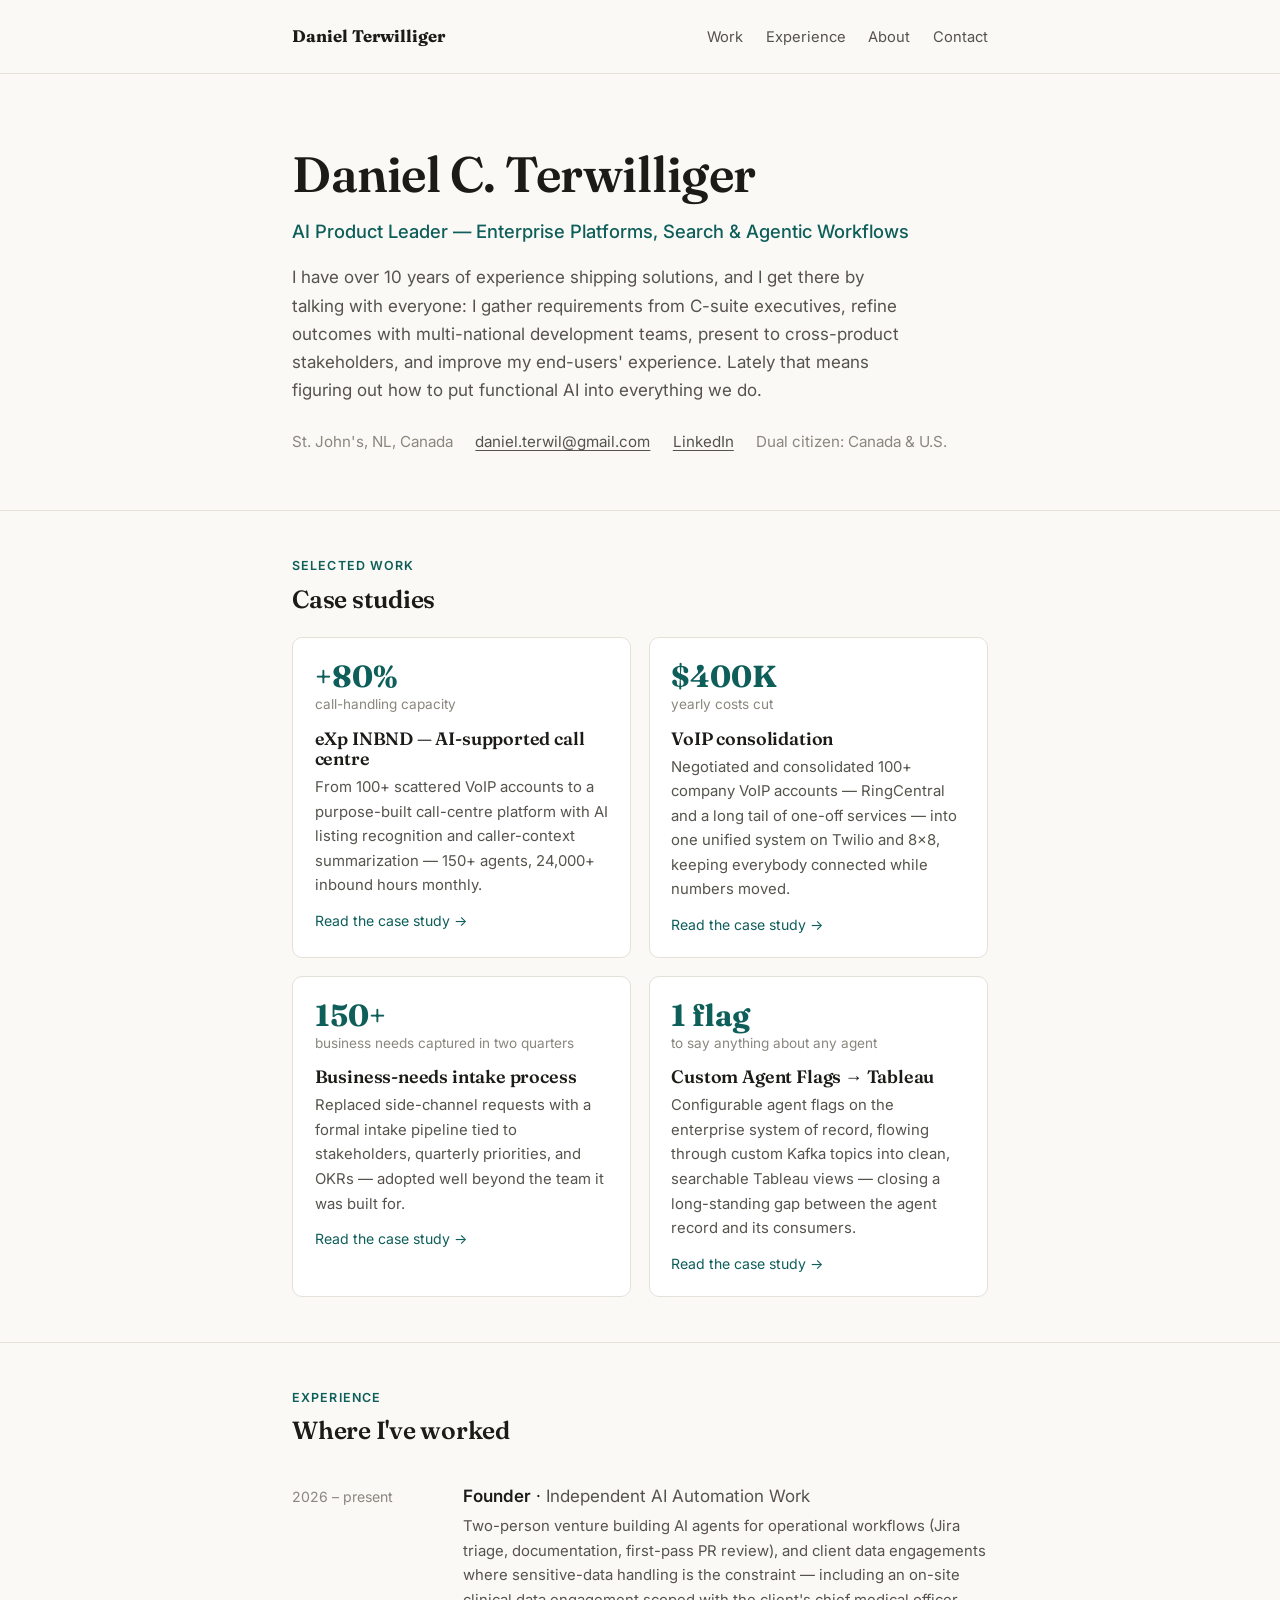
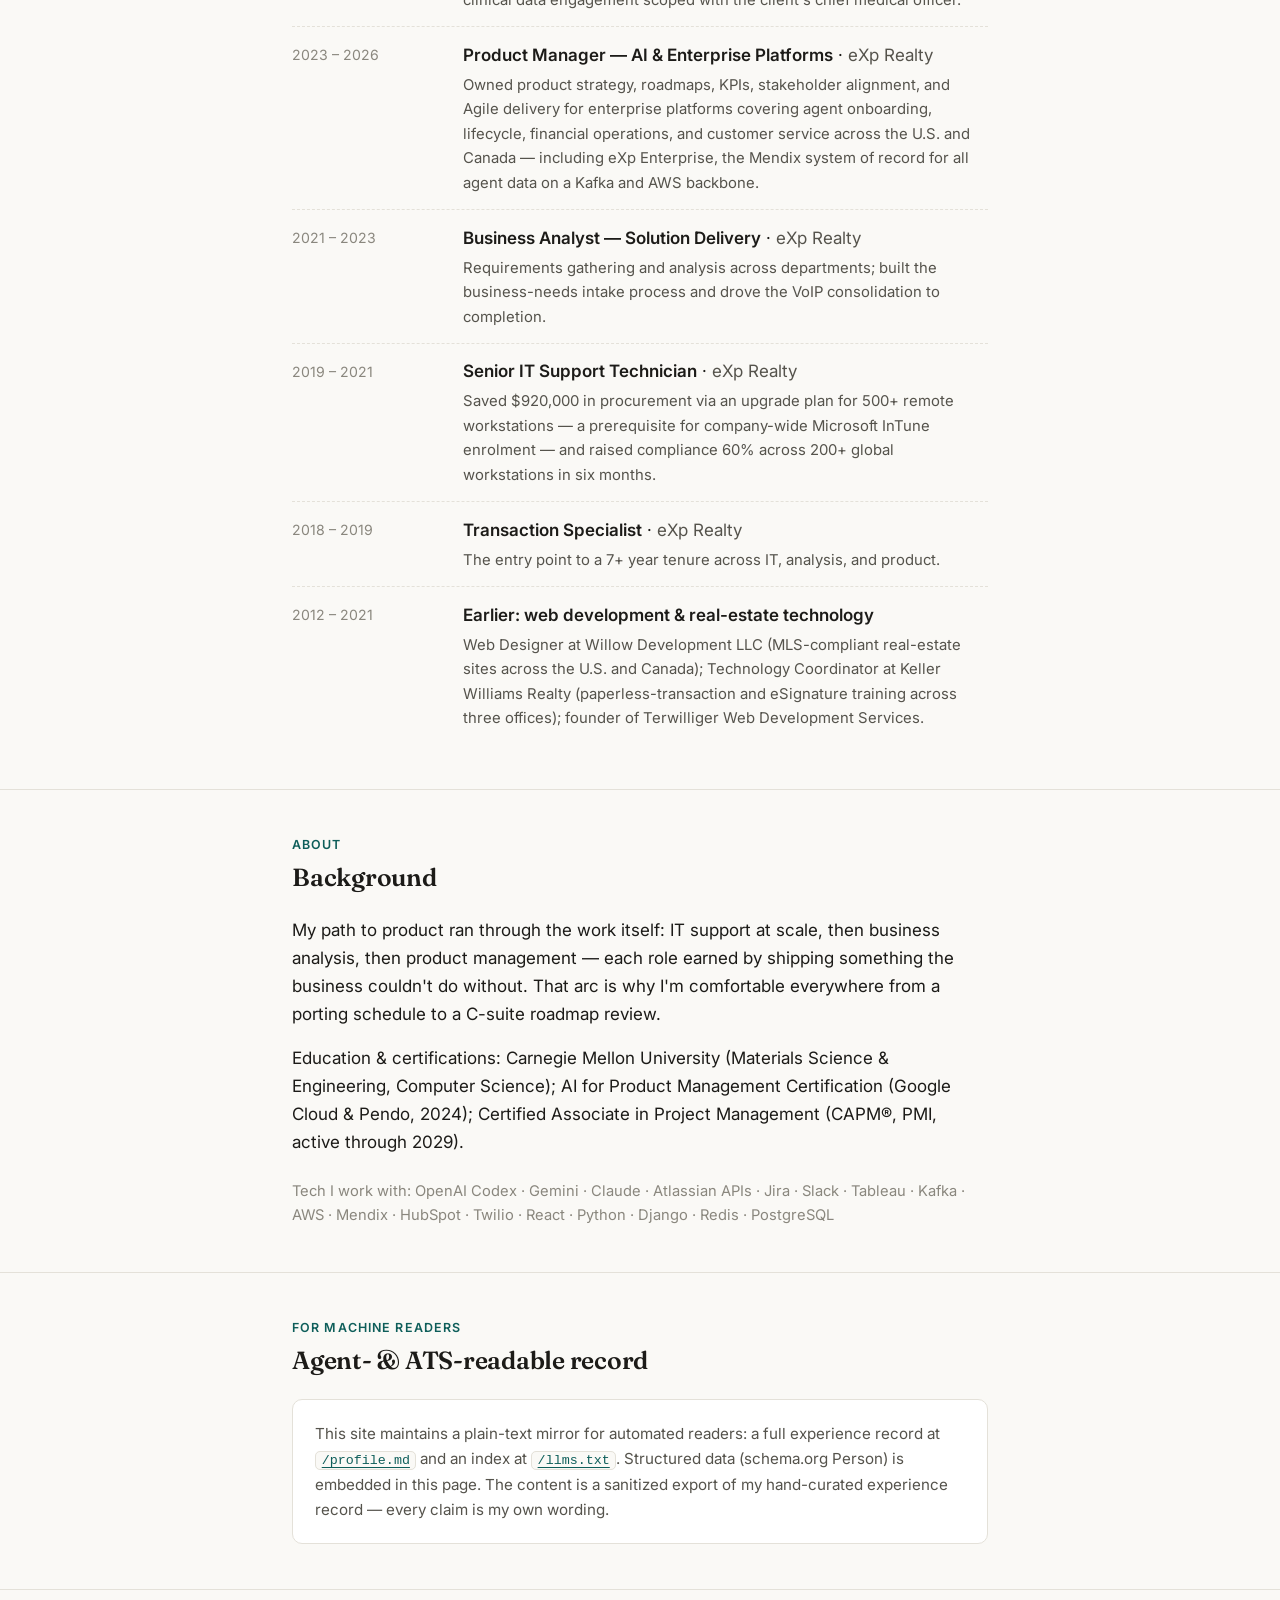
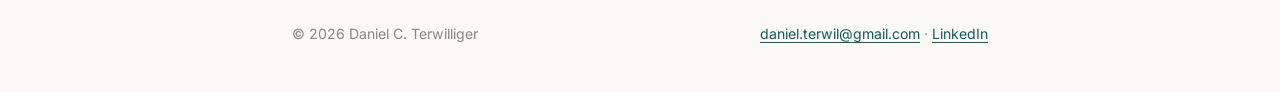
==== index.html @ 5ea1c5af "Initial site: landing page, four case studies, agent-readable layer (profile.md, llms.txt) Co-Author" ====
<!DOCTYPE html>
<html lang="en">
<head>
<meta charset="utf-8">
<meta name="viewport" content="width=device-width, initial-scale=1">
<title>Daniel Terwilliger — AI Product Leader</title>
<meta name="description" content="Daniel Terwilliger is a product manager for AI and enterprise platforms — 10+ years shipping solutions across product, business analysis, and IT.">
<link rel="canonical" href="https://danielterwilliger.com/">
<link rel="preconnect" href="https://fonts.googleapis.com">
<link rel="preconnect" href="https://fonts.gstatic.com" crossorigin>
<link href="https://fonts.googleapis.com/css2?family=Fraunces:opsz,wght@9..144,600;9..144,700&family=Inter:wght@400;500;600&display=swap" rel="stylesheet">
<link rel="stylesheet" href="styles.css">
<script type="application/ld+json">
{
  "@context": "https://schema.org",
  "@type": "Person",
  "name": "Daniel C. Terwilliger",
  "jobTitle": "Product Manager — AI & Enterprise Platforms",
  "email": "mailto:daniel.terwil@gmail.com",
  "url": "https://danielterwilliger.com/",
  "sameAs": ["https://www.linkedin.com/in/danielterwil"],
  "address": { "@type": "PostalAddress", "addressLocality": "St. John's", "addressRegion": "NL", "addressCountry": "CA" },
  "nationality": ["Canada", "United States"],
  "alumniOf": [
    { "@type": "CollegeOrUniversity", "name": "Carnegie Mellon University" },
    { "@type": "CollegeOrUniversity", "name": "Piedmont Virginia Community College" }
  ]
}
</script>
</head>
<body>

<header class="site-head">
  <div class="wrap">
    <a class="wordmark" href="/">Daniel&nbsp;Terwilliger</a>
    <nav class="site-nav">
      <a href="#work">Work</a>
      <a href="#experience">Experience</a>
      <a href="#about">About</a>
      <a href="mailto:daniel.terwil@gmail.com">Contact</a>
    </nav>
  </div>
</header>

<main>

<div class="hero">
  <div class="wrap">
    <h1>Daniel C. Terwilliger</h1>
    <p class="role">AI Product Leader — Enterprise Platforms, Search &amp; Agentic Workflows</p>
    <p class="lede">I have over 10 years of experience shipping solutions, and I get there by talking with everyone: I gather requirements from C-suite executives, refine outcomes with multi-national development teams, present to cross-product stakeholders, and improve my end-users' experience. Lately that means figuring out how to put functional AI into everything we do.</p>
    <div class="meta">
      <span>St. John's, NL, Canada</span>
      <a href="mailto:daniel.terwil@gmail.com">daniel.terwil@gmail.com</a>
      <a href="https://www.linkedin.com/in/danielterwil">LinkedIn</a>
      <span>Dual citizen: Canada &amp; U.S.</span>
    </div>
  </div>
</div>

<section id="work">
  <div class="wrap">
    <span class="kicker">Selected work</span>
    <h2>Case studies</h2>
    <div class="work-grid">

      <a class="card" href="work/inbnd.html">
        <div class="metric">+80%</div>
        <div class="metric-label">call-handling capacity</div>
        <h3>eXp INBND — AI-supported call centre</h3>
        <p>From 100+ scattered VoIP accounts to a purpose-built call-centre platform with AI listing recognition and caller-context summarization — 150+ agents, 24,000+ inbound hours monthly.</p>
        <span class="more">Read the case study →</span>
      </a>

      <a class="card" href="work/voip-consolidation.html">
        <div class="metric">$400K</div>
        <div class="metric-label">yearly costs cut</div>
        <h3>VoIP consolidation</h3>
        <p>Negotiated and consolidated 100+ company VoIP accounts — RingCentral and a long tail of one-off services — into one unified system on Twilio and 8x8, keeping everybody connected while numbers moved.</p>
        <span class="more">Read the case study →</span>
      </a>

      <a class="card" href="work/business-intake.html">
        <div class="metric">150+</div>
        <div class="metric-label">business needs captured in two quarters</div>
        <h3>Business-needs intake process</h3>
        <p>Replaced side-channel requests with a formal intake pipeline tied to stakeholders, quarterly priorities, and OKRs — adopted well beyond the team it was built for.</p>
        <span class="more">Read the case study →</span>
      </a>

      <a class="card" href="work/custom-agent-flags.html">
        <div class="metric">1 flag</div>
        <div class="metric-label">to say anything about any agent</div>
        <h3>Custom Agent Flags → Tableau</h3>
        <p>Configurable agent flags on the enterprise system of record, flowing through custom Kafka topics into clean, searchable Tableau views — closing a long-standing gap between the agent record and its consumers.</p>
        <span class="more">Read the case study →</span>
      </a>

    </div>
  </div>
</section>

<section id="experience">
  <div class="wrap">
    <span class="kicker">Experience</span>
    <h2>Where I've worked</h2>
    <ul class="xp">
      <li>
        <div class="when">2026 – present</div>
        <div class="what">
          <strong>Founder</strong> · <span class="org">Independent AI Automation Work</span>
          <p>Two-person venture building AI agents for operational workflows (Jira triage, documentation, first-pass PR review), and client data engagements where sensitive-data handling is the constraint — including an on-site clinical data engagement scoped with the client's chief medical officer.</p>
        </div>
      </li>
      <li>
        <div class="when">2023 – 2026</div>
        <div class="what">
          <strong>Product Manager — AI &amp; Enterprise Platforms</strong> · <span class="org">eXp Realty</span>
          <p>Owned product strategy, roadmaps, KPIs, stakeholder alignment, and Agile delivery for enterprise platforms covering agent onboarding, lifecycle, financial operations, and customer service across the U.S. and Canada — including eXp Enterprise, the Mendix system of record for all agent data on a Kafka and AWS backbone.</p>
        </div>
      </li>
      <li>
        <div class="when">2021 – 2023</div>
        <div class="what">
          <strong>Business Analyst — Solution Delivery</strong> · <span class="org">eXp Realty</span>
          <p>Requirements gathering and analysis across departments; built the business-needs intake process and drove the VoIP consolidation to completion.</p>
        </div>
      </li>
      <li>
        <div class="when">2019 – 2021</div>
        <div class="what">
          <strong>Senior IT Support Technician</strong> · <span class="org">eXp Realty</span>
          <p>Saved $920,000 in procurement via an upgrade plan for 500+ remote workstations — a prerequisite for company-wide Microsoft InTune enrolment — and raised compliance 60% across 200+ global workstations in six months.</p>
        </div>
      </li>
      <li>
        <div class="when">2018 – 2019</div>
        <div class="what">
          <strong>Transaction Specialist</strong> · <span class="org">eXp Realty</span>
          <p>The entry point to a 7+ year tenure across IT, analysis, and product.</p>
        </div>
      </li>
      <li>
        <div class="when">2012 – 2021</div>
        <div class="what">
          <strong>Earlier: web development &amp; real-estate technology</strong>
          <p>Web Designer at Willow Development LLC (MLS-compliant real-estate sites across the U.S. and Canada); Technology Coordinator at Keller Williams Realty (paperless-transaction and eSignature training across three offices); founder of Terwilliger Web Development Services.</p>
        </div>
      </li>
    </ul>
  </div>
</section>

<section id="about">
  <div class="wrap about">
    <span class="kicker">About</span>
    <h2>Background</h2>
    <p>My path to product ran through the work itself: IT support at scale, then business analysis, then product management — each role earned by shipping something the business couldn't do without. That arc is why I'm comfortable everywhere from a porting schedule to a C-suite roadmap review.</p>
    <p>Education &amp; certifications: Carnegie Mellon University (Materials Science &amp; Engineering, Computer Science); AI for Product Management Certification (Google Cloud &amp; Pendo, 2024); Certified Associate in Project Management (CAPM®, PMI, active through 2029).</p>
    <p class="stack">Tech I work with: OpenAI Codex · Gemini · Claude · Atlassian APIs · Jira · Slack · Tableau · Kafka · AWS · Mendix · HubSpot · Twilio · React · Python · Django · Redis · PostgreSQL</p>
  </div>
</section>

<section id="machine">
  <div class="wrap">
    <span class="kicker">For machine readers</span>
    <h2>Agent- &amp; ATS-readable record</h2>
    <div class="machine">
      <p>This site maintains a plain-text mirror for automated readers: a full experience record at <a href="/profile.md"><code>/profile.md</code></a> and an index at <a href="/llms.txt"><code>/llms.txt</code></a>. Structured data (schema.org Person) is embedded in this page. The content is a sanitized export of my hand-curated experience record — every claim is my own wording.</p>
    </div>
  </div>
</section>

</main>

<footer class="site-foot">
  <div class="wrap">
    <span>© 2026 Daniel C. Terwilliger</span>
    <span><a href="mailto:daniel.terwil@gmail.com">daniel.terwil@gmail.com</a> · <a href="https://www.linkedin.com/in/danielterwil">LinkedIn</a></span>
  </div>
</footer>

</body>
</html>
---- styles.css ----
/* danielterwilliger.com — hand-rolled, no framework */

:root {
  --bg: #faf9f6;
  --bg-raise: #ffffff;
  --ink: #1c1b18;
  --ink-soft: #55534c;
  --ink-faint: #8a877e;
  --accent: #0e5e5a;
  --accent-ink: #0a4744;
  --hairline: #e4e1d9;
  --metric: #0e5e5a;
  --max: 46rem;
}

@media (prefers-color-scheme: dark) {
  :root {
    --bg: #141615;
    --bg-raise: #1b1e1d;
    --ink: #e9e7e0;
    --ink-soft: #b0ada3;
    --ink-faint: #7d7a71;
    --accent: #6fcdc8;
    --accent-ink: #8fdad6;
    --hairline: #2b2f2d;
    --metric: #6fcdc8;
  }
}

* { margin: 0; padding: 0; box-sizing: border-box; }

html { scroll-behavior: smooth; }

body {
  font-family: "Inter", -apple-system, "Segoe UI", Roboto, sans-serif;
  font-size: 1.0625rem;
  line-height: 1.65;
  color: var(--ink);
  background: var(--bg);
  -webkit-font-smoothing: antialiased;
}

h1, h2, h3 {
  font-family: "Fraunces", Georgia, serif;
  font-weight: 600;
  line-height: 1.15;
  letter-spacing: -0.01em;
}

a { color: var(--accent); text-underline-offset: 3px; }
a:hover { color: var(--accent-ink); }

.wrap { max-width: var(--max); margin: 0 auto; padding: 0 1.25rem; }

/* ---- header / nav ---- */
.site-head {
  padding: 1.4rem 0;
  border-bottom: 1px solid var(--hairline);
}
.site-head .wrap {
  display: flex; align-items: baseline; justify-content: space-between; gap: 1rem;
  flex-wrap: wrap;
}
.wordmark {
  font-family: "Fraunces", Georgia, serif;
  font-weight: 700; font-size: 1.05rem;
  color: var(--ink); text-decoration: none;
}
.site-nav a {
  color: var(--ink-soft); text-decoration: none;
  font-size: 0.92rem; margin-left: 1.1rem;
}
.site-nav a:hover { color: var(--accent); }

/* ---- hero ---- */
.hero { padding: 4.5rem 0 3.5rem; }
.hero h1 { font-size: clamp(2.2rem, 6vw, 3.1rem); margin-bottom: 0.75rem; }
.hero .role {
  font-size: 1.15rem; color: var(--accent);
  font-weight: 500; margin-bottom: 1.1rem;
}
.hero .lede { color: var(--ink-soft); max-width: 38rem; }
.hero .meta {
  margin-top: 1.6rem; display: flex; gap: 1.4rem; flex-wrap: wrap;
  font-size: 0.95rem; color: var(--ink-faint);
}
.hero .meta a { color: var(--ink-soft); }

/* ---- sections ---- */
section { padding: 2.8rem 0; border-top: 1px solid var(--hairline); }
section h2 {
  font-size: 1.55rem; margin-bottom: 1.5rem;
}
.kicker {
  display: block; font-family: "Inter", sans-serif; font-size: 0.78rem;
  font-weight: 600; letter-spacing: 0.09em; text-transform: uppercase;
  color: var(--accent); margin-bottom: 0.5rem;
}

/* ---- work cards ---- */
.work-grid { display: grid; grid-template-columns: 1fr 1fr; gap: 1.1rem; }
@media (max-width: 640px) { .work-grid { grid-template-columns: 1fr; } }

.card {
  display: block; text-decoration: none; color: var(--ink);
  background: var(--bg-raise); border: 1px solid var(--hairline);
  border-radius: 10px; padding: 1.35rem 1.35rem 1.2rem;
  transition: border-color 120ms ease, transform 120ms ease;
}
.card:hover { border-color: var(--accent); transform: translateY(-2px); color: var(--ink); }
.card .metric {
  font-family: "Fraunces", Georgia, serif; font-weight: 700;
  font-size: 1.9rem; color: var(--metric); line-height: 1.1;
}
.card .metric-label { font-size: 0.85rem; color: var(--ink-faint); margin-bottom: 0.8rem; }
.card h3 { font-size: 1.12rem; margin-bottom: 0.35rem; }
.card p { font-size: 0.93rem; color: var(--ink-soft); }
.card .more { display: inline-block; margin-top: 0.7rem; font-size: 0.88rem; color: var(--accent); }

/* ---- experience timeline ---- */
.xp { list-style: none; }
.xp li {
  display: grid; grid-template-columns: 9.5rem 1fr; gap: 1.2rem;
  padding: 0.85rem 0; border-bottom: 1px dashed var(--hairline);
}
.xp li:last-child { border-bottom: none; }
.xp .when { font-size: 0.88rem; color: var(--ink-faint); padding-top: 0.15rem; }
.xp .what strong { font-weight: 600; }
.xp .what .org { color: var(--ink-soft); }
.xp .what p { font-size: 0.93rem; color: var(--ink-soft); margin-top: 0.25rem; }
@media (max-width: 560px) {
  .xp li { grid-template-columns: 1fr; gap: 0.15rem; }
}

/* ---- about ---- */
.about p + p { margin-top: 1rem; }
.about .stack {
  margin-top: 1.4rem; font-size: 0.92rem; color: var(--ink-faint);
}

/* ---- machine-readable ---- */
.machine {
  background: var(--bg-raise); border: 1px solid var(--hairline);
  border-radius: 10px; padding: 1.3rem 1.4rem; font-size: 0.95rem;
  color: var(--ink-soft);
}
.machine code {
  font-family: ui-monospace, "Cascadia Code", Consolas, monospace;
  font-size: 0.88em; background: var(--bg); border: 1px solid var(--hairline);
  border-radius: 5px; padding: 0.1em 0.4em;
}

/* ---- footer ---- */
.site-foot {
  border-top: 1px solid var(--hairline); padding: 2rem 0 3rem;
  font-size: 0.88rem; color: var(--ink-faint);
}
.site-foot .wrap { display: flex; justify-content: space-between; gap: 1rem; flex-wrap: wrap; }

/* ---- case study pages ---- */
.case { padding: 3rem 0 1rem; }
.case .crumb { font-size: 0.9rem; margin-bottom: 1.6rem; display: inline-block; }
.case h1 { font-size: clamp(1.8rem, 5vw, 2.5rem); margin-bottom: 0.6rem; }
.case .era { color: var(--ink-faint); font-size: 0.95rem; margin-bottom: 2rem; }
.case .stats {
  display: flex; gap: 2.2rem; flex-wrap: wrap;
  padding: 1.4rem 0; margin: 0 0 1.6rem; border-top: 1px solid var(--hairline);
  border-bottom: 1px solid var(--hairline);
}
.case .stats div .n {
  font-family: "Fraunces", Georgia, serif; font-weight: 700;
  font-size: 1.75rem; color: var(--metric);
}
.case .stats div .l { font-size: 0.85rem; color: var(--ink-faint); }
.case h2 { font-size: 1.25rem; margin: 2.1rem 0 0.7rem; }
.case p + p { margin-top: 0.9rem; }
.case ul { margin: 0.6rem 0 0 1.2rem; }
.case ul li { margin-bottom: 0.45rem; }
.case .stack-line { margin-top: 2.2rem; font-size: 0.92rem; color: var(--ink-faint); }
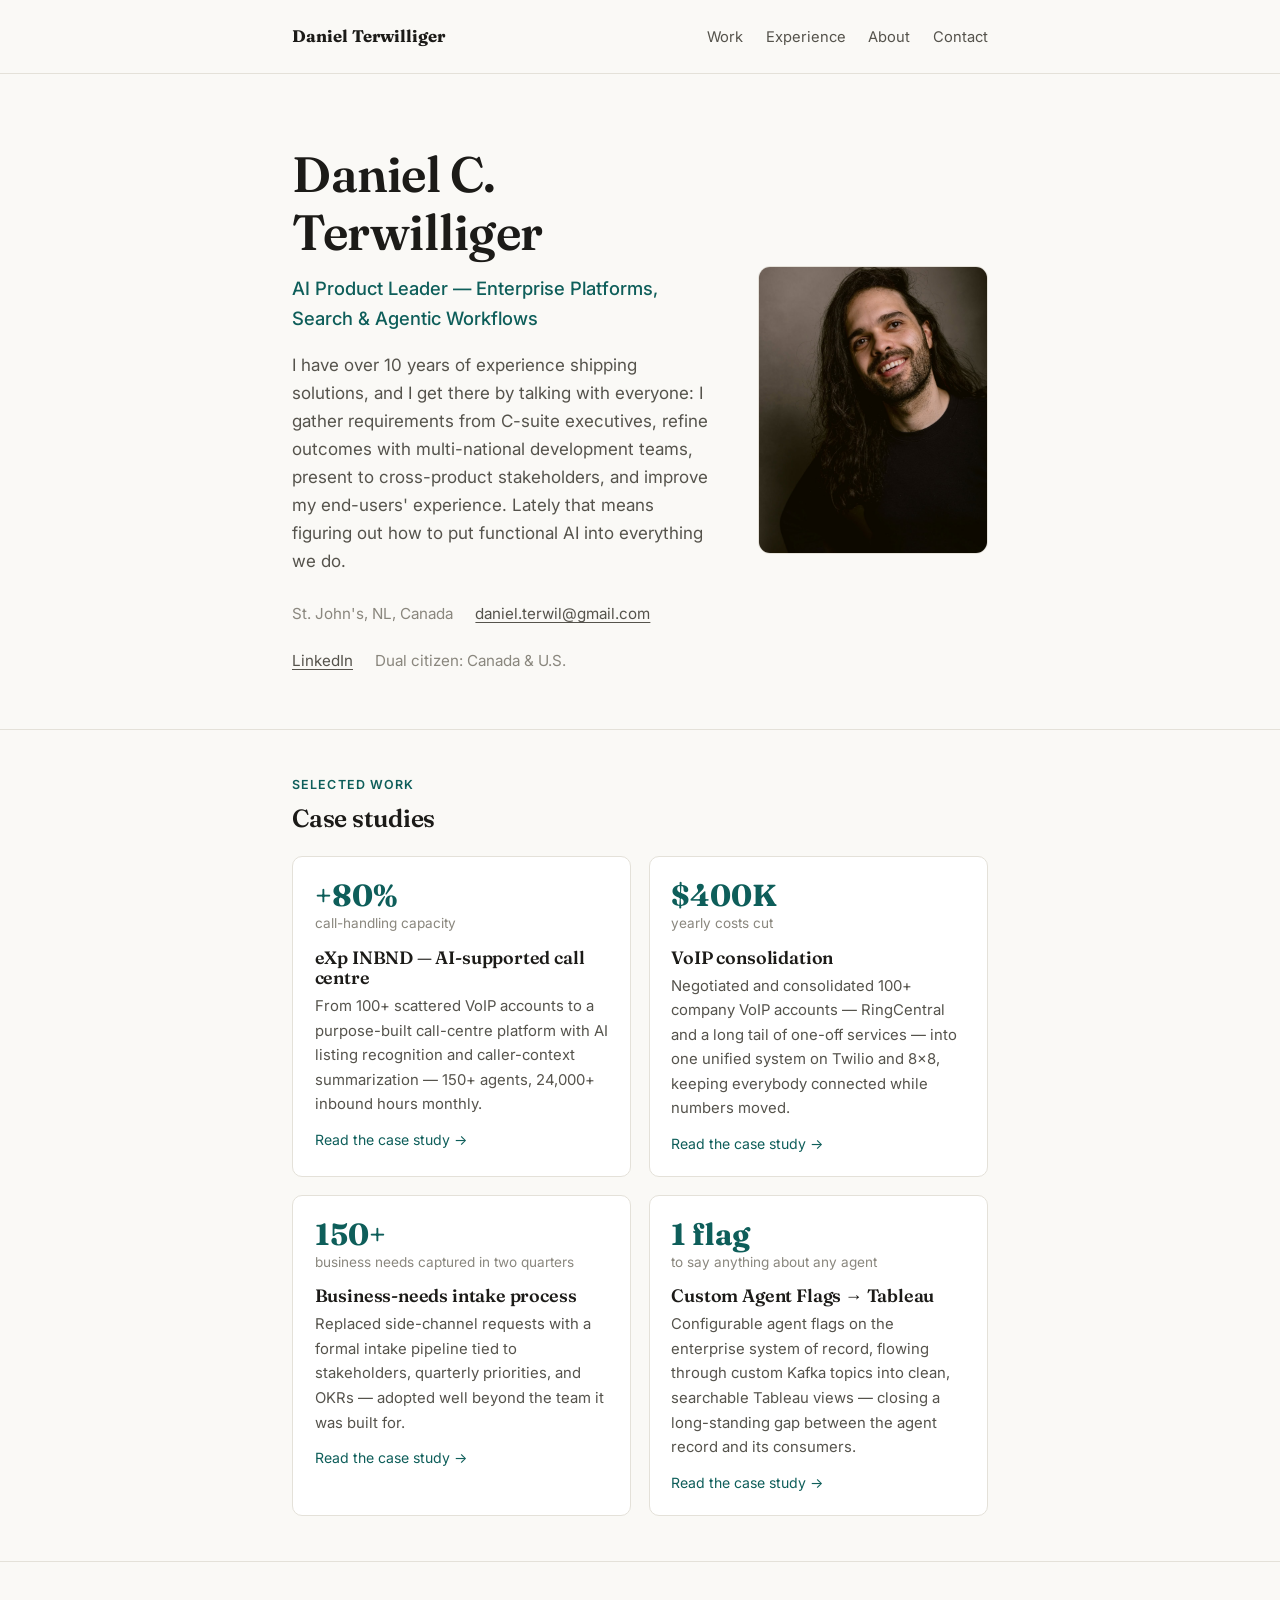
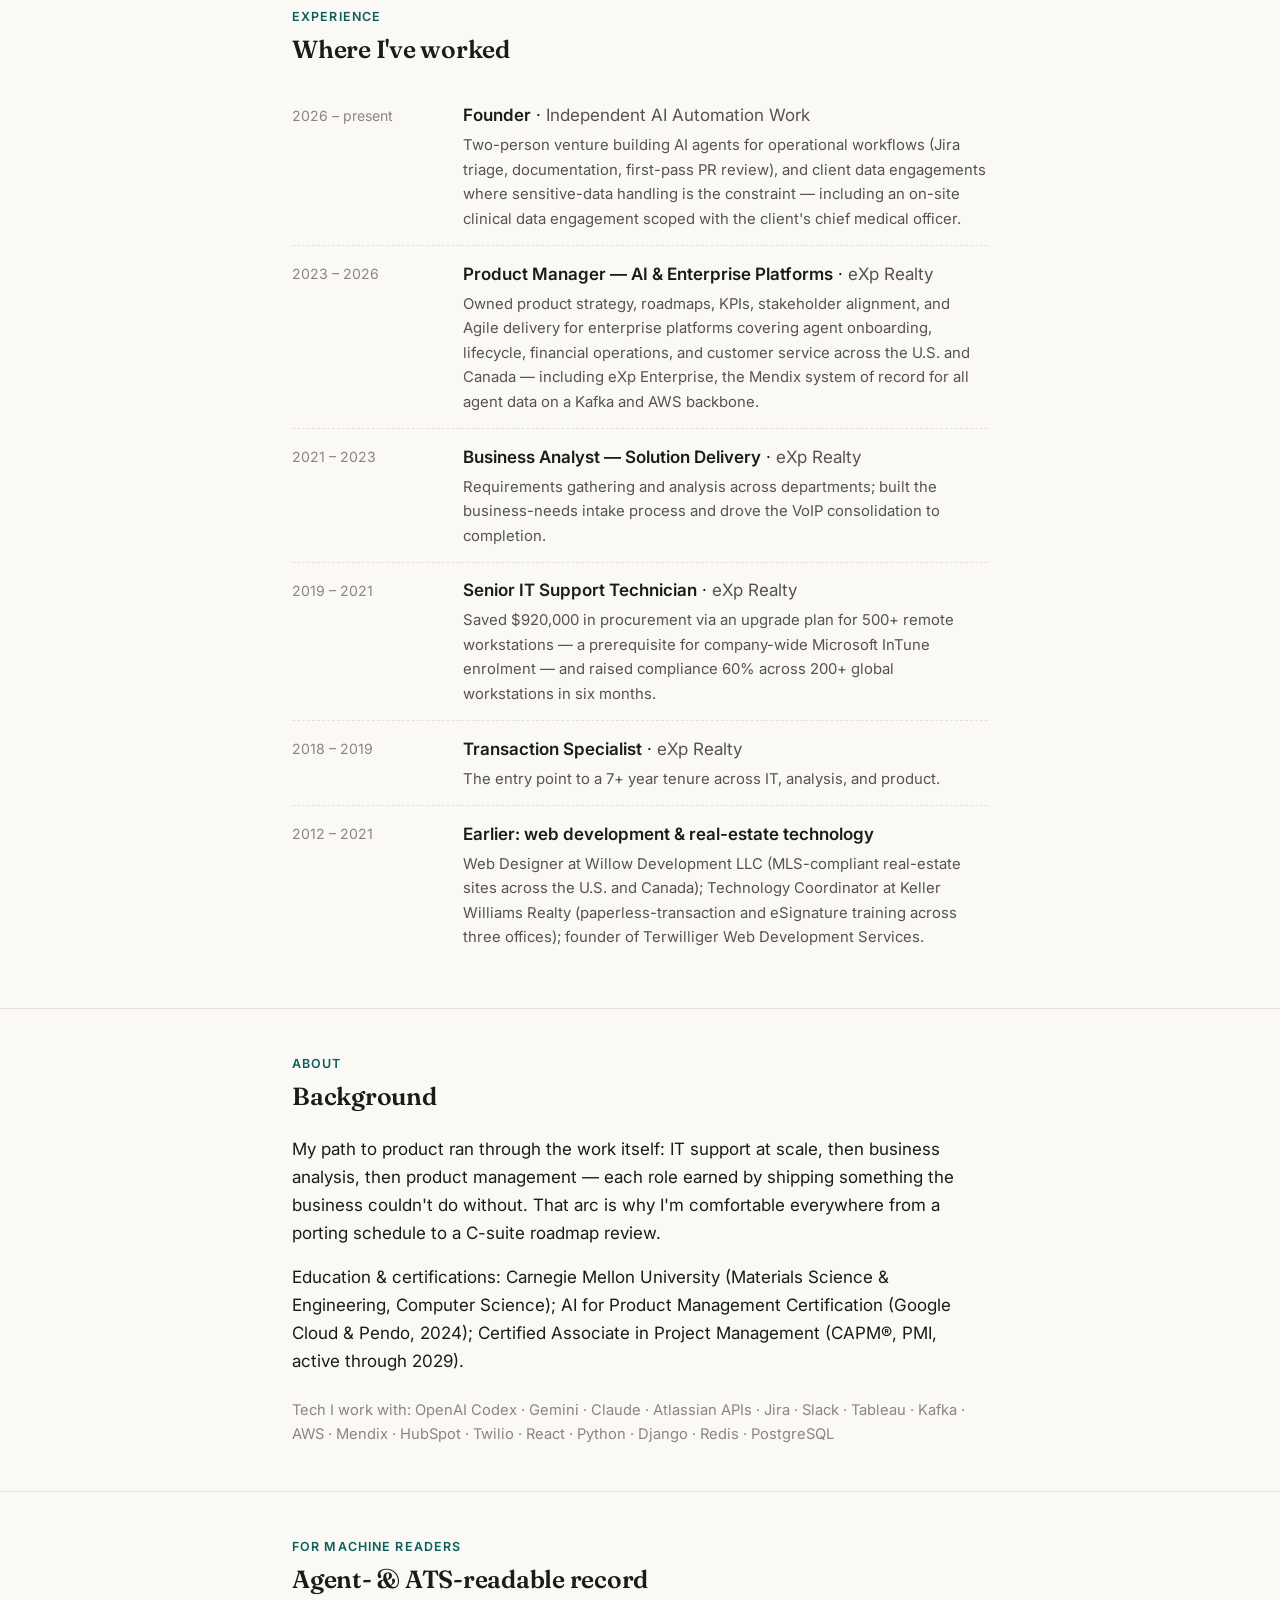
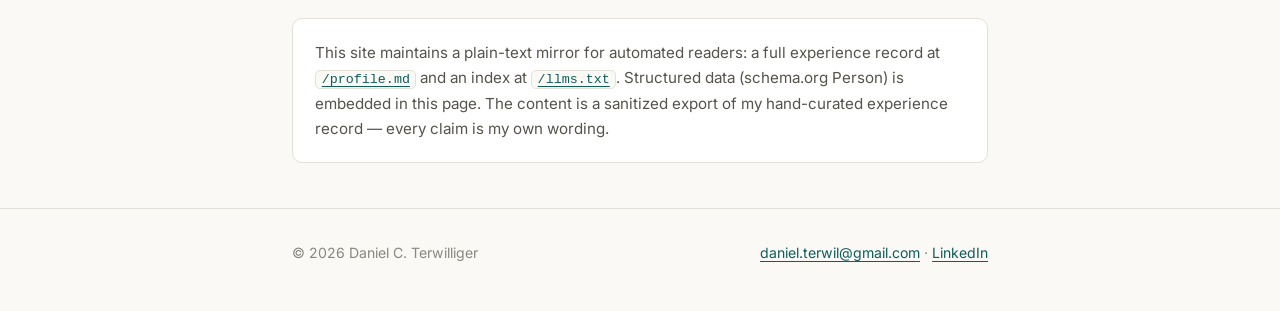
==== commit 64d44da6: "Add headshot to hero Co-Authored-By: Claude Fable 5 <noreply@anthropic.com> Claude-Session: https://" ====
--- a/index.html
+++ b/index.html
@@ -45,7 +45,8 @@
 <main>
 
 <div class="hero">
-  <div class="wrap">
+  <div class="wrap hero-flex">
+    <div class="hero-text">
     <h1>Daniel C. Terwilliger</h1>
     <p class="role">AI Product Leader — Enterprise Platforms, Search &amp; Agentic Workflows</p>
     <p class="lede">I have over 10 years of experience shipping solutions, and I get there by talking with everyone: I gather requirements from C-suite executives, refine outcomes with multi-national development teams, present to cross-product stakeholders, and improve my end-users' experience. Lately that means figuring out how to put functional AI into everything we do.</p>
@@ -55,6 +56,8 @@
       <a href="https://www.linkedin.com/in/danielterwil">LinkedIn</a>
       <span>Dual citizen: Canada &amp; U.S.</span>
     </div>
+    </div>
+    <img class="portrait" src="assets/headshot.jpg" alt="Daniel Terwilliger">
   </div>
 </div>
 
--- a/styles.css
+++ b/styles.css
@@ -74,6 +74,21 @@
 
 /* ---- hero ---- */
 .hero { padding: 4.5rem 0 3.5rem; }
+.hero-flex { display: flex; gap: 2.8rem; align-items: center; }
+.hero-text { flex: 1; min-width: 0; }
+.portrait {
+  width: clamp(160px, 22vw, 230px);
+  aspect-ratio: 4 / 5;
+  object-fit: cover;
+  object-position: 50% 22%;
+  border-radius: 12px;
+  border: 1px solid var(--hairline);
+  flex-shrink: 0;
+}
+@media (max-width: 680px) {
+  .hero-flex { flex-direction: column-reverse; align-items: flex-start; gap: 1.6rem; }
+  .portrait { width: 150px; }
+}
 .hero h1 { font-size: clamp(2.2rem, 6vw, 3.1rem); margin-bottom: 0.75rem; }
 .hero .role {
   font-size: 1.15rem; color: var(--accent);
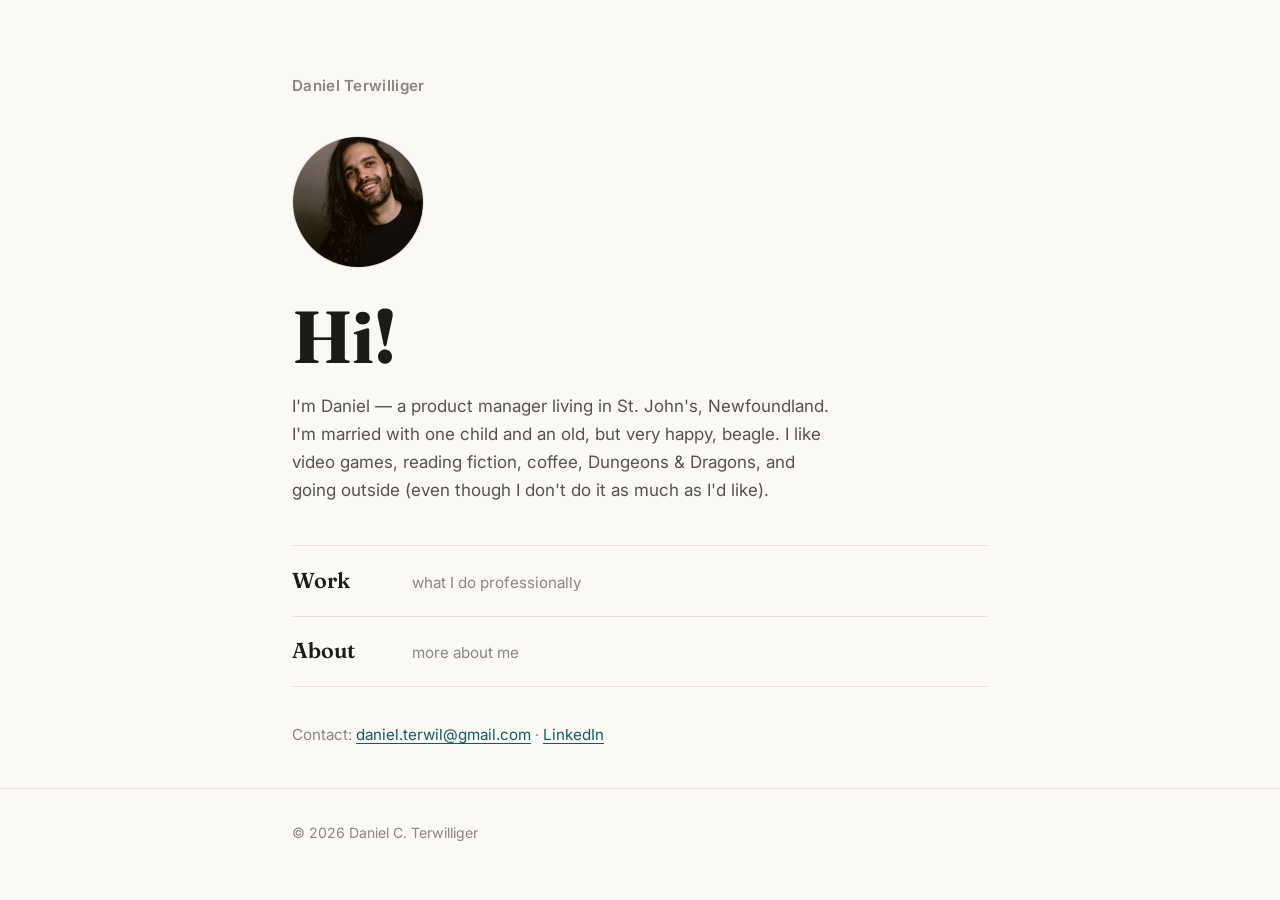
==== commit cdedb86e: "Restructure: personal hub homepage, About page, portfolio moves to /work/ (#5) Landing is now 'Hi!' " ====
--- a/index.html
+++ b/index.html
@@ -3,8 +3,8 @@
 <head>
 <meta charset="utf-8">
 <meta name="viewport" content="width=device-width, initial-scale=1">
-<title>Daniel Terwilliger — AI Product Leader</title>
-<meta name="description" content="Daniel Terwilliger is a product manager for AI and enterprise platforms — 10+ years shipping solutions across product, business analysis, and IT.">
+<title>Daniel Terwilliger</title>
+<meta name="description" content="Daniel Terwilliger — product manager in St. John's, Newfoundland.">
 <link rel="canonical" href="https://danielterwilliger.com/">
 <link rel="preconnect" href="https://fonts.googleapis.com">
 <link rel="preconnect" href="https://fonts.gstatic.com" crossorigin>
@@ -20,166 +20,31 @@
   "url": "https://danielterwilliger.com/",
   "sameAs": ["https://www.linkedin.com/in/danielterwil"],
   "address": { "@type": "PostalAddress", "addressLocality": "St. John's", "addressRegion": "NL", "addressCountry": "CA" },
-  "nationality": ["Canada", "United States"],
-  "alumniOf": [
-    { "@type": "CollegeOrUniversity", "name": "Carnegie Mellon University" },
-    { "@type": "CollegeOrUniversity", "name": "Piedmont Virginia Community College" }
-  ]
+  "nationality": ["Canada", "United States"]
 }
 </script>
 </head>
 <body>
 
-<header class="site-head">
+<main class="home">
   <div class="wrap">
-    <a class="wordmark" href="/">Daniel&nbsp;Terwilliger</a>
-    <nav class="site-nav">
-      <a href="#work">Work</a>
-      <a href="#experience">Experience</a>
-      <a href="#about">About</a>
-      <a href="mailto:daniel.terwil@gmail.com">Contact</a>
+    <p class="site-name">Daniel Terwilliger</p>
+    <img class="home-portrait" src="assets/headshot.jpg" alt="Daniel Terwilliger">
+    <h1 class="hi">Hi!</h1>
+    <p class="intro">I'm Daniel — a product manager living in St.&nbsp;John's, Newfoundland. I'm married with one child and an old, but very happy, beagle. I like video games, reading fiction, coffee, Dungeons&nbsp;&amp;&nbsp;Dragons, and going outside (even though I don't do it as much as I'd like).</p>
+
+    <nav class="doors">
+      <a href="/work/"><strong>Work</strong><span>what I do professionally</span></a>
+      <a href="/about/"><strong>About</strong><span>more about me</span></a>
     </nav>
+
+    <p class="home-contact">Contact: <a href="mailto:daniel.terwil@gmail.com">daniel.terwil@gmail.com</a> · <a href="https://www.linkedin.com/in/danielterwil">LinkedIn</a></p>
   </div>
-</header>
-
-<main>
-
-<div class="hero">
-  <div class="wrap hero-flex">
-    <div class="hero-text">
-    <h1>Daniel C. Terwilliger</h1>
-    <p class="role">AI Product Leader — Enterprise Platforms, Search &amp; Agentic Workflows</p>
-    <p class="lede">I have over 10 years of experience shipping solutions, and I get there by talking with everyone: I gather requirements from C-suite executives, refine outcomes with multi-national development teams, present to cross-product stakeholders, and improve my end-users' experience. Lately that means figuring out how to put functional AI into everything we do.</p>
-    <div class="meta">
-      <span>St. John's, NL, Canada</span>
-      <a href="mailto:daniel.terwil@gmail.com">daniel.terwil@gmail.com</a>
-      <a href="https://www.linkedin.com/in/danielterwil">LinkedIn</a>
-      <span>Dual citizen: Canada &amp; U.S.</span>
-    </div>
-    </div>
-    <img class="portrait" src="assets/headshot.jpg" alt="Daniel Terwilliger">
-  </div>
-</div>
-
-<section id="work">
-  <div class="wrap">
-    <span class="kicker">Selected work</span>
-    <h2>Case studies</h2>
-    <div class="work-grid">
-
-      <a class="card" href="work/inbnd.html">
-        <div class="metric">+80%</div>
-        <div class="metric-label">call-handling capacity</div>
-        <h3>eXp INBND — AI-supported call centre</h3>
-        <p>From 100+ scattered VoIP accounts to a purpose-built call-centre platform with AI listing recognition and caller-context summarization — 150+ agents, 24,000+ inbound hours monthly.</p>
-        <span class="more">Read the case study →</span>
-      </a>
-
-      <a class="card" href="work/voip-consolidation.html">
-        <div class="metric">$400K</div>
-        <div class="metric-label">yearly costs cut</div>
-        <h3>VoIP consolidation</h3>
-        <p>Negotiated and consolidated 100+ company VoIP accounts — RingCentral and a long tail of one-off services — into one unified system on Twilio and 8x8, keeping everybody connected while numbers moved.</p>
-        <span class="more">Read the case study →</span>
-      </a>
-
-      <a class="card" href="work/business-intake.html">
-        <div class="metric">150+</div>
-        <div class="metric-label">business needs captured in two quarters</div>
-        <h3>Business-needs intake process</h3>
-        <p>Replaced side-channel requests with a formal intake pipeline tied to stakeholders, quarterly priorities, and OKRs — adopted well beyond the team it was built for.</p>
-        <span class="more">Read the case study →</span>
-      </a>
-
-      <a class="card" href="work/custom-agent-flags.html">
-        <div class="metric">1 flag</div>
-        <div class="metric-label">to say anything about any agent</div>
-        <h3>Custom Agent Flags → Tableau</h3>
-        <p>Configurable agent flags on the enterprise system of record, flowing through custom Kafka topics into clean, searchable Tableau views — closing a long-standing gap between the agent record and its consumers.</p>
-        <span class="more">Read the case study →</span>
-      </a>
-
-    </div>
-  </div>
-</section>
-
-<section id="experience">
-  <div class="wrap">
-    <span class="kicker">Experience</span>
-    <h2>Where I've worked</h2>
-    <ul class="xp">
-      <li>
-        <div class="when">2026 – present</div>
-        <div class="what">
-          <strong>Founder</strong> · <span class="org">Independent AI Automation Work</span>
-          <p>Two-person venture building AI agents for operational workflows (Jira triage, documentation, first-pass PR review), and client data engagements where sensitive-data handling is the constraint — including an on-site clinical data engagement scoped with the client's chief medical officer.</p>
-        </div>
-      </li>
-      <li>
-        <div class="when">2023 – 2026</div>
-        <div class="what">
-          <strong>Product Manager — AI &amp; Enterprise Platforms</strong> · <span class="org">eXp Realty</span>
-          <p>Owned product strategy, roadmaps, KPIs, stakeholder alignment, and Agile delivery for enterprise platforms covering agent onboarding, lifecycle, financial operations, and customer service across the U.S. and Canada — including eXp Enterprise, the Mendix system of record for all agent data on a Kafka and AWS backbone.</p>
-        </div>
-      </li>
-      <li>
-        <div class="when">2021 – 2023</div>
-        <div class="what">
-          <strong>Business Analyst — Solution Delivery</strong> · <span class="org">eXp Realty</span>
-          <p>Requirements gathering and analysis across departments; built the business-needs intake process and drove the VoIP consolidation to completion.</p>
-        </div>
-      </li>
-      <li>
-        <div class="when">2019 – 2021</div>
-        <div class="what">
-          <strong>Senior IT Support Technician</strong> · <span class="org">eXp Realty</span>
-          <p>Saved $920,000 in procurement via an upgrade plan for 500+ remote workstations — a prerequisite for company-wide Microsoft InTune enrolment — and raised compliance 60% across 200+ global workstations in six months.</p>
-        </div>
-      </li>
-      <li>
-        <div class="when">2018 – 2019</div>
-        <div class="what">
-          <strong>Transaction Specialist</strong> · <span class="org">eXp Realty</span>
-          <p>The entry point to a 7+ year tenure across IT, analysis, and product.</p>
-        </div>
-      </li>
-      <li>
-        <div class="when">2012 – 2021</div>
-        <div class="what">
-          <strong>Earlier: web development &amp; real-estate technology</strong>
-          <p>Web Designer at Willow Development LLC (MLS-compliant real-estate sites across the U.S. and Canada); Technology Coordinator at Keller Williams Realty (paperless-transaction and eSignature training across three offices); founder of Terwilliger Web Development Services.</p>
-        </div>
-      </li>
-    </ul>
-  </div>
-</section>
-
-<section id="about">
-  <div class="wrap about">
-    <span class="kicker">About</span>
-    <h2>Background</h2>
-    <p>My path to product ran through the work itself: IT support at scale, then business analysis, then product management — each role earned by shipping something the business couldn't do without. That arc is why I'm comfortable everywhere from a porting schedule to a C-suite roadmap review.</p>
-    <p>Education &amp; certifications: Carnegie Mellon University (Materials Science &amp; Engineering, Computer Science); AI for Product Management Certification (Google Cloud &amp; Pendo, 2024); Certified Associate in Project Management (CAPM®, PMI, active through 2029).</p>
-    <p class="stack">Tech I work with: OpenAI Codex · Gemini · Claude · Atlassian APIs · Jira · Slack · Tableau · Kafka · AWS · Mendix · HubSpot · Twilio · React · Python · Django · Redis · PostgreSQL</p>
-  </div>
-</section>
-
-<section id="machine">
-  <div class="wrap">
-    <span class="kicker">For machine readers</span>
-    <h2>Agent- &amp; ATS-readable record</h2>
-    <div class="machine">
-      <p>This site maintains a plain-text mirror for automated readers: a full experience record at <a href="/profile.md"><code>/profile.md</code></a> and an index at <a href="/llms.txt"><code>/llms.txt</code></a>. Structured data (schema.org Person) is embedded in this page. The content is a sanitized export of my hand-curated experience record — every claim is my own wording.</p>
-    </div>
-  </div>
-</section>
-
 </main>
 
-<footer class="site-foot">
+<footer class="site-foot home-foot">
   <div class="wrap">
     <span>© 2026 Daniel C. Terwilliger</span>
-    <span><a href="mailto:daniel.terwil@gmail.com">daniel.terwil@gmail.com</a> · <a href="https://www.linkedin.com/in/danielterwil">LinkedIn</a></span>
   </div>
 </footer>
 
--- a/styles.css
+++ b/styles.css
@@ -165,6 +165,39 @@
   border-radius: 5px; padding: 0.1em 0.4em;
 }
 
+/* ---- home (landing) ---- */
+.home { min-height: calc(100vh - 7rem); display: flex; align-items: center; padding: 4rem 0 2rem; }
+.home .wrap { width: 100%; }
+.site-name {
+  font-size: 0.95rem; font-weight: 600; letter-spacing: 0.02em;
+  color: var(--ink-faint); margin-bottom: 2.4rem;
+}
+.home-portrait {
+  width: 8.25rem; aspect-ratio: 1; object-fit: cover; object-position: 50% 20%;
+  border-radius: 50%; border: 1px solid var(--hairline); margin-bottom: 1.5rem;
+}
+.hi {
+  font-family: "Fraunces", Georgia, serif;
+  font-size: clamp(3.2rem, 9vw, 4.6rem);
+  font-weight: 700; line-height: 1; margin-bottom: 1.1rem;
+}
+.intro { max-width: 34rem; color: var(--ink-soft); }
+.doors { margin-top: 2.6rem; }
+.doors a {
+  display: flex; align-items: baseline; gap: 1rem;
+  padding: 1.05rem 0; border-top: 1px solid var(--hairline);
+  text-decoration: none;
+}
+.doors a:last-child { border-bottom: 1px solid var(--hairline); }
+.doors strong {
+  font-family: "Fraunces", Georgia, serif;
+  font-size: 1.35rem; font-weight: 600; color: var(--ink); min-width: 6.5rem;
+}
+.doors span { color: var(--ink-faint); font-size: 0.95rem; }
+.doors a:hover strong { color: var(--accent); }
+.home-contact { margin-top: 2.2rem; font-size: 0.95rem; color: var(--ink-faint); }
+.home-foot { border-top: none; }
+
 /* ---- footer ---- */
 .site-foot {
   border-top: 1px solid var(--hairline); padding: 2rem 0 3rem;
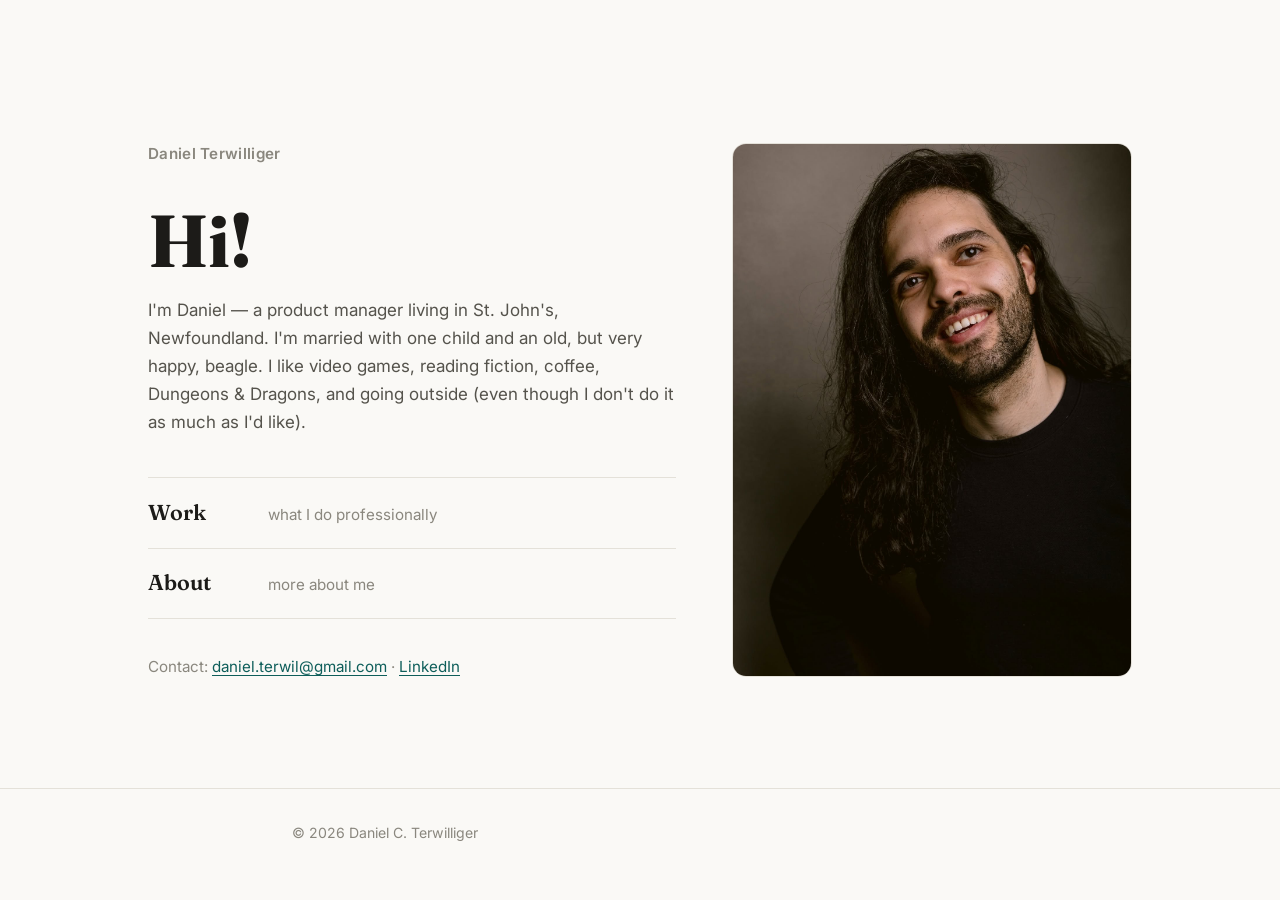
==== commit 3758604f: "Landing: split hero — text left, large portrait right (Daniel's feedback) Co-Authored-By: Claude Fab" ====
--- a/index.html
+++ b/index.html
@@ -27,18 +27,22 @@
 <body>
 
 <main class="home">
-  <div class="wrap">
-    <p class="site-name">Daniel Terwilliger</p>
-    <img class="home-portrait" src="assets/headshot.jpg" alt="Daniel Terwilliger">
-    <h1 class="hi">Hi!</h1>
-    <p class="intro">I'm Daniel — a product manager living in St.&nbsp;John's, Newfoundland. I'm married with one child and an old, but very happy, beagle. I like video games, reading fiction, coffee, Dungeons&nbsp;&amp;&nbsp;Dragons, and going outside (even though I don't do it as much as I'd like).</p>
+  <div class="wrap home-wide">
+    <div class="home-grid">
+      <div class="home-text">
+        <p class="site-name">Daniel Terwilliger</p>
+        <h1 class="hi">Hi!</h1>
+        <p class="intro">I'm Daniel — a product manager living in St.&nbsp;John's, Newfoundland. I'm married with one child and an old, but very happy, beagle. I like video games, reading fiction, coffee, Dungeons&nbsp;&amp;&nbsp;Dragons, and going outside (even though I don't do it as much as I'd like).</p>
 
-    <nav class="doors">
-      <a href="/work/"><strong>Work</strong><span>what I do professionally</span></a>
-      <a href="/about/"><strong>About</strong><span>more about me</span></a>
-    </nav>
+        <nav class="doors">
+          <a href="/work/"><strong>Work</strong><span>what I do professionally</span></a>
+          <a href="/about/"><strong>About</strong><span>more about me</span></a>
+        </nav>
 
-    <p class="home-contact">Contact: <a href="mailto:daniel.terwil@gmail.com">daniel.terwil@gmail.com</a> · <a href="https://www.linkedin.com/in/danielterwil">LinkedIn</a></p>
+        <p class="home-contact">Contact: <a href="mailto:daniel.terwil@gmail.com">daniel.terwil@gmail.com</a> · <a href="https://www.linkedin.com/in/danielterwil">LinkedIn</a></p>
+      </div>
+      <img class="home-portrait" src="assets/headshot.jpg" alt="Daniel Terwilliger">
+    </div>
   </div>
 </main>
 
--- a/styles.css
+++ b/styles.css
@@ -172,9 +172,21 @@
   font-size: 0.95rem; font-weight: 600; letter-spacing: 0.02em;
   color: var(--ink-faint); margin-bottom: 2.4rem;
 }
+.home .wrap.home-wide { max-width: 64rem; }
+.home-grid {
+  display: grid;
+  grid-template-columns: minmax(0, 1fr) minmax(260px, 400px);
+  gap: 3.5rem; align-items: center;
+}
+.home-text { max-width: 34rem; }
 .home-portrait {
-  width: 8.25rem; aspect-ratio: 1; object-fit: cover; object-position: 50% 20%;
-  border-radius: 50%; border: 1px solid var(--hairline); margin-bottom: 1.5rem;
+  width: 100%; aspect-ratio: 3 / 4;
+  object-fit: cover; object-position: 50% 20%;
+  border-radius: 14px; border: 1px solid var(--hairline);
+}
+@media (max-width: 760px) {
+  .home-grid { display: flex; flex-direction: column; align-items: flex-start; gap: 1.8rem; }
+  .home-portrait { order: -1; max-width: 300px; }
 }
 .hi {
   font-family: "Fraunces", Georgia, serif;
